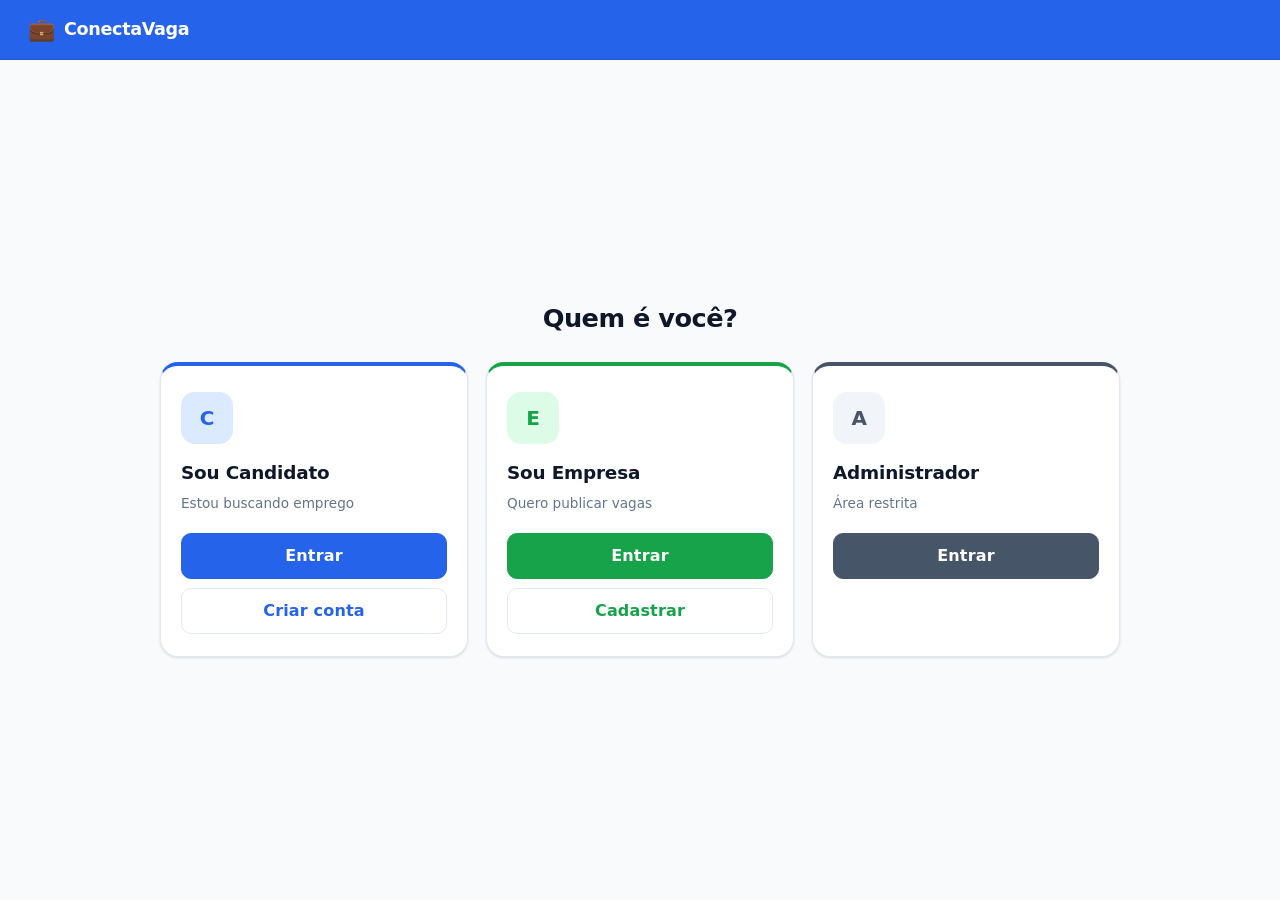
==== index.html @ db54eb2a "Primeiro protótipo IHC" ====
<!DOCTYPE html>
<html lang="pt-BR">
<head>
  <meta charset="UTF-8">
  <meta name="viewport" content="width=device-width, initial-scale=1.0">
  <title>ConectaVaga</title>
  <link rel="stylesheet" href="css/style.css">
  <style>
    html, body { height: 100%; }
    .page {
      height: 100vh;
      display: flex;
      flex-direction: column;
      background: var(--bg);
    }
    .home-header {
      background: var(--blue);
      padding: 0 28px;
      height: 60px;
      display: flex;
      align-items: center;
      flex-shrink: 0;
      border-bottom: 1px solid rgba(0,0,0,0.1);
    }
    .home-main {
      flex: 1;
      display: flex;
      flex-direction: column;
      align-items: center;
      justify-content: center;
      padding: 28px 24px;
      gap: 28px;
      overflow: hidden;
    }
    .home-pergunta {
      font-size: 1.6rem;
      font-weight: 800;
      color: var(--text);
      text-align: center;
      letter-spacing: -0.02em;
    }
    .cards {
      display: grid;
      grid-template-columns: repeat(3, 1fr);
      gap: 18px;
      width: 100%;
      max-width: 960px;
    }
    .card-acesso {
      background: #fff;
      border-radius: var(--r-xl);
      border: 1px solid var(--border);
      border-top: 4px solid var(--blue);
      box-shadow: var(--s-sm);
      padding: 26px 20px 22px;
      display: flex;
      flex-direction: column;
      align-items: flex-start;
      transition: box-shadow 0.2s, transform 0.2s;
    }
    .card-acesso:hover { box-shadow: var(--s-md); transform: translateY(-2px); }
    .card-acesso.empresa { border-top-color: var(--green); }
    .card-acesso.admin   { border-top-color: var(--dark); }

    .card-acesso-titulo {
      font-size: 1.15rem;
      font-weight: 800;
      color: var(--text);
      margin-bottom: 6px;
      letter-spacing: -0.01em;
    }
    .card-acesso-sub {
      font-size: 0.85rem;
      color: var(--text-muted);
      margin-bottom: 20px;
      line-height: 1.4;
    }
    .card-acesso-btns {
      display: flex;
      flex-direction: column;
      gap: 9px;
      width: 100%;
    }

    @media (max-width: 860px) {
      .home-pergunta { font-size: 1.35rem; }
      .cards { gap: 12px; }
      .card-acesso { padding: 20px 16px 18px; }
      .card-acesso-titulo { font-size: 1rem; }
      .btn-lg { padding: 12px 18px; font-size: 0.9rem; }
    }
    @media (max-width: 580px) {
      .page { height: auto; min-height: 100vh; }
      .home-main { justify-content: flex-start; padding-top: 28px; overflow: visible; }
      .cards { grid-template-columns: 1fr; max-width: 400px; }
    }
  </style>
</head>
<body>
<div class="page">

  <header class="home-header">
    <a href="index.html" class="logo">
      <span class="logo-icon">💼</span>
      <span class="logo-text">ConectaVaga</span>
    </a>
  </header>

  <main class="home-main">
    <h1 class="home-pergunta">Quem é você?</h1>

    <div class="cards">

      <div class="card-acesso">
        <div class="card-symbol cs-blue mb-2">C</div>
        <div class="card-acesso-titulo">Sou Candidato</div>
        <div class="card-acesso-sub">Estou buscando emprego</div>
        <div class="card-acesso-btns">
          <a href="candidato/login.html"    class="btn btn-primary       btn-full btn-lg">Entrar</a>
          <a href="candidato/cadastro.html" class="btn btn-outline        btn-full btn-lg">Criar conta</a>
        </div>
      </div>

      <div class="card-acesso empresa">
        <div class="card-symbol cs-green mb-2">E</div>
        <div class="card-acesso-titulo">Sou Empresa</div>
        <div class="card-acesso-sub">Quero publicar vagas</div>
        <div class="card-acesso-btns">
          <a href="empresa/login.html"    class="btn btn-secondary     btn-full btn-lg">Entrar</a>
          <a href="empresa/cadastro.html" class="btn btn-outline-green  btn-full btn-lg">Cadastrar</a>
        </div>
      </div>

      <div class="card-acesso admin">
        <div class="card-symbol cs-dark mb-2">A</div>
        <div class="card-acesso-titulo">Administrador</div>
        <div class="card-acesso-sub">Área restrita</div>
        <div class="card-acesso-btns">
          <a href="admin/login.html" class="btn btn-dark btn-full btn-lg">Entrar</a>
        </div>
      </div>

    </div>
  </main>

</div>
</body>
</html>
---- css/style.css ----
/* ============================================================
   ConectaVaga — Design System
   ============================================================ */

:root {
  /* Paleta principal */
  --blue:        #2563EB;
  --blue-dark:   #1D4ED8;
  --blue-mid:    #3B82F6;
  --blue-light:  #EFF6FF;
  --green:       #16A34A;
  --green-dark:  #15803D;
  --dark:        #475569;
  --dark-2:      #0F172A;
  --danger:      #DC2626;
  --danger-bg:   #FEF2F2;
  --success:     #16A34A;
  --success-bg:  #F0FDF4;
  --warning:     #D97706;
  --warning-bg:  #FFFBEB;

  /* Neutros */
  --bg:          #F8FAFC;
  --white:       #FFFFFF;
  --text:        #0F172A;
  --text-muted:  #64748B;
  --border:      #E2E8F0;
  --border-focus:#93C5FD;

  /* Tipografia */
  --font: system-ui, -apple-system, 'Segoe UI', Roboto, Arial, sans-serif;

  /* Raios */
  --r-sm:  6px;
  --r:    10px;
  --r-lg: 14px;
  --r-xl: 18px;

  /* Sombras */
  --s-xs: 0 1px 2px rgba(0,0,0,0.05);
  --s-sm: 0 1px 3px rgba(0,0,0,0.08), 0 1px 2px rgba(0,0,0,0.05);
  --s:    0 4px 6px -1px rgba(0,0,0,0.07), 0 2px 4px -1px rgba(0,0,0,0.04);
  --s-md: 0 10px 15px -3px rgba(0,0,0,0.08), 0 4px 6px -2px rgba(0,0,0,0.04);

  --transition: 150ms ease;
}

/* ---------- Reset ---------- */
*, *::before, *::after { box-sizing: border-box; margin: 0; padding: 0; }
html { scroll-behavior: smooth; }
body {
  font-family: var(--font);
  font-size: 17px;
  color: var(--text);
  background: var(--bg);
  line-height: 1.6;
  -webkit-font-smoothing: antialiased;
}
a { color: var(--blue); text-decoration: none; }
a:hover { text-decoration: underline; }
img { max-width: 100%; display: block; }
button { font-family: var(--font); }

/* ---------- Tipografia ---------- */
h1 { font-size: 1.875rem; font-weight: 800; line-height: 1.2; letter-spacing: -0.02em; }
h2 { font-size: 1.375rem; font-weight: 700; line-height: 1.3; letter-spacing: -0.01em; }
h3 { font-size: 1.1rem;   font-weight: 700; }
h4 { font-size: 0.975rem; font-weight: 600; }

/* ---------- Header ---------- */
.header {
  background: var(--blue);
  padding: 0 24px;
  position: sticky;
  top: 0;
  z-index: 100;
  border-bottom: 1px solid rgba(0,0,0,0.12);
}
.header-inner {
  max-width: 1200px;
  margin: 0 auto;
  height: 60px;
  display: flex;
  align-items: center;
  justify-content: space-between;
}
.logo { display: flex; align-items: center; gap: 9px; text-decoration: none; }
.logo-icon  { font-size: 22px; }
.logo-text  {
  font-size: 1.1rem;
  font-weight: 800;
  color: #fff;
  letter-spacing: -0.02em;
}
.logo:hover { text-decoration: none; }

.back-btn {
  display: flex;
  align-items: center;
  gap: 5px;
  color: rgba(255,255,255,0.85);
  font-size: 0.9rem;
  font-weight: 500;
  text-decoration: none;
}
.back-btn:hover { color: #fff; text-decoration: none; }

.header-user-info {
  display: flex;
  align-items: center;
  gap: 12px;
  color: rgba(255,255,255,0.85);
  font-size: 0.875rem;
}
.header-user-name { font-weight: 600; }

/* ---------- Footer ---------- */
.footer {
  background: var(--dark-2);
  color: rgba(255,255,255,0.5);
  text-align: center;
  padding: 20px 24px;
  font-size: 0.8rem;
  letter-spacing: 0.01em;
}

/* ---------- Botões ---------- */
.btn {
  display: inline-flex;
  align-items: center;
  justify-content: center;
  gap: 7px;
  padding: 11px 22px;
  font-size: 0.95rem;
  font-weight: 600;
  border: 1.5px solid transparent;
  border-radius: var(--r);
  cursor: pointer;
  transition: background var(--transition), border-color var(--transition),
              box-shadow var(--transition), color var(--transition);
  text-decoration: none;
  line-height: 1;
  white-space: nowrap;
  letter-spacing: 0.01em;
}
.btn:hover  { text-decoration: none; }
.btn:focus-visible {
  outline: 2px solid var(--border-focus);
  outline-offset: 2px;
}

.btn-primary  { background: var(--blue);  color: #fff; border-color: var(--blue);  }
.btn-primary:hover  { background: var(--blue-dark); border-color: var(--blue-dark); }

.btn-secondary { background: var(--green); color: #fff; border-color: var(--green); }
.btn-secondary:hover { background: var(--green-dark); border-color: var(--green-dark); }

.btn-dark  { background: var(--dark);   color: #fff; border-color: var(--dark);   }
.btn-dark:hover  { background: #374151; border-color: #374151; }

.btn-danger { background: var(--danger); color: #fff; border-color: var(--danger); }
.btn-danger:hover { background: #B91C1C; border-color: #B91C1C; }

.btn-success { background: var(--success); color: #fff; border-color: var(--success); }
.btn-success:hover { background: var(--green-dark); border-color: var(--green-dark); }

.btn-outline {
  background: transparent;
  color: var(--blue);
  border-color: var(--border);
}
.btn-outline:hover {
  border-color: var(--blue);
  background: var(--blue-light);
}

.btn-outline-green {
  background: transparent;
  color: var(--green);
  border-color: var(--border);
}
.btn-outline-green:hover {
  border-color: var(--green);
  background: var(--success-bg);
}

.btn-ghost {
  background: rgba(255,255,255,0.12);
  color: #fff;
  border-color: rgba(255,255,255,0.25);
}
.btn-ghost:hover { background: rgba(255,255,255,0.2); }

.btn-lg   { padding: 14px 28px; font-size: 1rem; }
.btn-sm   { padding: 7px 13px;  font-size: 0.825rem; }
.btn-full { width: 100%; }
.btn:disabled { opacity: 0.45; cursor: not-allowed; pointer-events: none; }

/* ---------- Formulários ---------- */
.form-group { margin-bottom: 18px; }

.form-label {
  display: block;
  font-size: 0.875rem;
  font-weight: 600;
  color: var(--text);
  margin-bottom: 6px;
  letter-spacing: 0.01em;
}
.form-required { color: var(--danger); margin-left: 2px; }

.form-control {
  width: 100%;
  padding: 11px 14px;
  font-size: 0.975rem;
  font-family: var(--font);
  color: var(--text);
  background: #fff;
  border: 1.5px solid var(--border);
  border-radius: var(--r);
  transition: border-color var(--transition), box-shadow var(--transition);
  appearance: none;
}
.form-control:focus {
  outline: none;
  border-color: var(--blue);
  box-shadow: 0 0 0 3px rgba(37,99,235,0.12);
}
.form-control::placeholder { color: #94A3B8; }

select.form-control {
  background-image: url("data:image/svg+xml,%3Csvg xmlns='http://www.w3.org/2000/svg' width='14' height='14' viewBox='0 0 24 24' fill='none' stroke='%2394A3B8' stroke-width='2.5'%3E%3Cpolyline points='6 9 12 15 18 9'%3E%3C/polyline%3E%3C/svg%3E");
  background-repeat: no-repeat;
  background-position: right 12px center;
  padding-right: 40px;
  cursor: pointer;
}

textarea.form-control { resize: vertical; min-height: 96px; }

.form-hint  { font-size: 0.8rem; color: var(--text-muted); margin-top: 5px; line-height: 1.4; }

.form-row   { display: grid; gap: 14px; grid-template-columns: 1fr 1fr; }
.form-row-3 { display: grid; gap: 14px; grid-template-columns: 1fr 1fr 1fr; }

.form-divider { border: none; border-top: 1px solid var(--border); margin: 22px 0; }

.form-section-title {
  font-size: 0.8rem;
  font-weight: 700;
  color: var(--text-muted);
  text-transform: uppercase;
  letter-spacing: 0.07em;
  border-bottom: 1px solid var(--border);
  padding-bottom: 8px;
  margin-bottom: 16px;
}

.checkbox-group { display: flex; align-items: flex-start; gap: 10px; }
.checkbox-group input[type="checkbox"] {
  width: 18px;
  height: 18px;
  margin-top: 2px;
  flex-shrink: 0;
  accent-color: var(--blue);
  cursor: pointer;
}
.checkbox-group label { font-size: 0.925rem; cursor: pointer; }

/* ---------- Cards ---------- */
.card {
  background: #fff;
  border-radius: var(--r-lg);
  border: 1px solid var(--border);
  box-shadow: var(--s-xs);
  padding: 24px;
}
.card-sm { padding: 18px; }
.card-header {
  margin-bottom: 18px;
  padding-bottom: 14px;
  border-bottom: 1px solid var(--border);
  display: flex;
  align-items: center;
  justify-content: space-between;
}
.card-title { font-size: 0.975rem; font-weight: 700; }

/* ---------- Alertas ---------- */
.alert {
  padding: 13px 16px;
  border-radius: var(--r);
  font-size: 0.9rem;
  display: flex;
  align-items: flex-start;
  gap: 10px;
  border: 1px solid transparent;
  line-height: 1.5;
}
.alert-icon { font-size: 1rem; flex-shrink: 0; margin-top: 1px; }

.alert-info    { background: var(--blue-light); border-color: #BFDBFE; color: #1E40AF; }
.alert-success { background: var(--success-bg); border-color: #BBF7D0; color: #15803D; }
.alert-warning { background: var(--warning-bg); border-color: #FDE68A; color: #92400E; }
.alert-danger  { background: var(--danger-bg);  border-color: #FECACA; color: #991B1B; }

/* ---------- Barra de progresso ---------- */
.progress-bar {
  display: flex;
  align-items: flex-start;
  justify-content: center;
  margin-bottom: 28px;
  overflow-x: auto;
  padding-bottom: 2px;
}
.step-wrap { display: flex; flex-direction: column; align-items: center; min-width: 68px; }
.step-dot {
  width: 30px;
  height: 30px;
  border-radius: 50%;
  background: var(--border);
  color: var(--text-muted);
  font-size: 0.8rem;
  font-weight: 700;
  display: flex;
  align-items: center;
  justify-content: center;
  flex-shrink: 0;
  transition: var(--transition);
}
.step-dot.done   { background: var(--success); color: #fff; }
.step-dot.active { background: var(--blue);    color: #fff; }
.step-name {
  font-size: 0.7rem;
  color: var(--text-muted);
  margin-top: 5px;
  text-align: center;
  font-weight: 500;
  line-height: 1.2;
}
.step-name.active { color: var(--blue);   font-weight: 700; }
.step-name.done   { color: var(--success); }
.step-line {
  flex: 1;
  height: 1.5px;
  background: var(--border);
  margin-top: 15px;
  min-width: 28px;
  max-width: 60px;
}
.step-line.done { background: var(--success); }

/* ---------- Auth ---------- */
.auth-body { min-height: 100vh; display: flex; flex-direction: column; }
.auth-main {
  flex: 1;
  display: flex;
  align-items: flex-start;
  justify-content: center;
  padding: 40px 20px 60px;
}
.auth-box  { width: 100%; max-width: 480px; }
.auth-eyebrow {
  font-size: 0.75rem;
  font-weight: 700;
  color: var(--text-muted);
  text-transform: uppercase;
  letter-spacing: 0.08em;
  margin-bottom: 6px;
}
.auth-title    { font-size: 1.5rem; font-weight: 800; margin-bottom: 4px; }
.auth-subtitle { color: var(--text-muted); font-size: 0.9rem; margin-bottom: 22px; }
.auth-switch   { text-align: center; margin-top: 18px; color: var(--text-muted); font-size: 0.9rem; }
.auth-switch a { font-weight: 700; }

/* ---------- Landing page ---------- */
.landing-body { min-height: 100vh; display: flex; flex-direction: column; }

/* Símbolo de card (letra no lugar de emoji) */
.card-symbol {
  width: 52px;
  height: 52px;
  border-radius: 14px;
  display: flex;
  align-items: center;
  justify-content: center;
  font-size: 1.25rem;
  font-weight: 800;
  margin-bottom: 16px;
  letter-spacing: -0.02em;
}
.card-symbol.cs-blue   { background: #DBEAFE; color: var(--blue); }
.card-symbol.cs-green  { background: #DCFCE7; color: var(--green); }
.card-symbol.cs-dark   { background: #F1F5F9; color: var(--dark); }

.landing-hero {
  background: linear-gradient(135deg, var(--blue) 0%, var(--blue-mid) 100%);
  color: #fff;
  text-align: center;
  padding: 64px 24px 56px;
}
.landing-hero h1 { font-size: 2.25rem; margin-bottom: 12px; }
.landing-hero p  { font-size: 1.05rem; opacity: 0.88; max-width: 520px; margin: 0 auto 28px; }

.hero-badges { display: flex; justify-content: center; gap: 10px; flex-wrap: wrap; }
.hero-badge {
  background: rgba(255,255,255,0.14);
  border: 1px solid rgba(255,255,255,0.28);
  color: #fff;
  padding: 5px 14px;
  border-radius: 20px;
  font-size: 0.8rem;
  font-weight: 600;
}

.landing-cards-section { padding: 52px 24px; flex: 1; }
.section-label {
  text-align: center;
  font-size: 0.75rem;
  font-weight: 700;
  letter-spacing: 0.1em;
  text-transform: uppercase;
  color: var(--blue);
  margin-bottom: 8px;
}
.section-title { text-align: center; font-size: 1.5rem; font-weight: 800; margin-bottom: 36px; }

.landing-cards {
  display: grid;
  grid-template-columns: repeat(auto-fit, minmax(280px, 1fr));
  gap: 22px;
  max-width: 1060px;
  margin: 0 auto;
}

.access-card {
  background: #fff;
  border-radius: var(--r-xl);
  border: 1px solid var(--border);
  box-shadow: var(--s-sm);
  padding: 32px 24px 28px;
  display: flex;
  flex-direction: column;
  align-items: flex-start;
  border-top: 4px solid var(--blue);
  transition: box-shadow 0.2s, transform 0.2s;
}
.access-card:hover { box-shadow: var(--s-md); transform: translateY(-2px); }
.access-card.empresa { border-top-color: var(--green); }
.access-card.admin   { border-top-color: var(--dark); }

.access-card h3 { font-size: 1.2rem; font-weight: 800; margin-bottom: 8px; }
.access-card p  {
  color: var(--text-muted);
  font-size: 0.9rem;
  line-height: 1.55;
  margin-bottom: 22px;
  flex: 1;
}
.card-actions { display: flex; flex-direction: column; gap: 9px; width: 100%; }

/* ---------- Dashboard ---------- */
.dash-layout   { display: flex; min-height: calc(100vh - 60px); }
.dash-sidebar  {
  width: 232px;
  background: #fff;
  border-right: 1px solid var(--border);
  padding: 20px 0;
  flex-shrink: 0;
}
.sidebar-section-label {
  font-size: 0.68rem;
  font-weight: 700;
  text-transform: uppercase;
  letter-spacing: 0.1em;
  color: var(--text-muted);
  padding: 0 18px 6px;
  margin-top: 14px;
}
.sidebar-nav { list-style: none; }
.sidebar-nav a {
  display: flex;
  align-items: center;
  gap: 10px;
  padding: 10px 18px;
  color: var(--text-muted);
  font-size: 0.875rem;
  font-weight: 500;
  transition: var(--transition);
  text-decoration: none;
  border-left: 2px solid transparent;
}
.sidebar-nav a:hover { background: var(--bg); color: var(--text); text-decoration: none; }
.sidebar-nav a.active {
  background: var(--blue-light);
  color: var(--blue);
  font-weight: 700;
  border-left-color: var(--blue);
}
.nav-icon { font-size: 1rem; width: 18px; text-align: center; flex-shrink: 0; }
.sidebar-badge {
  margin-left: auto;
  background: var(--warning-bg);
  color: var(--warning);
  font-size: 0.7rem;
  font-weight: 700;
  padding: 2px 7px;
  border-radius: 10px;
}

.dash-content  { flex: 1; padding: 28px; overflow: auto; background: var(--bg); }
.dash-title    { font-size: 1.375rem; font-weight: 800; margin-bottom: 4px; letter-spacing: -0.01em; }
.dash-subtitle { color: var(--text-muted); margin-bottom: 24px; font-size: 0.875rem; }

/* ---------- Stats ---------- */
.stats-grid {
  display: grid;
  grid-template-columns: repeat(auto-fit, minmax(180px, 1fr));
  gap: 16px;
  margin-bottom: 28px;
}
.stat-card {
  background: #fff;
  border-radius: var(--r-lg);
  border: 1px solid var(--border);
  padding: 18px;
  box-shadow: var(--s-xs);
  display: flex;
  align-items: center;
  gap: 14px;
}
.stat-icon-box {
  width: 46px;
  height: 46px;
  border-radius: 10px;
  display: flex;
  align-items: center;
  justify-content: center;
  font-size: 0.85rem;
  font-weight: 800;
  flex-shrink: 0;
  letter-spacing: -0.02em;
}
.stat-icon-box.blue    { background: var(--blue-light);  color: var(--blue); }
.stat-icon-box.green   { background: var(--success-bg);  color: var(--success); }
.stat-icon-box.orange  { background: var(--warning-bg);  color: var(--warning); }
.stat-icon-box.dark    { background: #F1F5F9; color: var(--dark); }
.stat-value  { font-size: 1.7rem; font-weight: 800; line-height: 1; color: var(--text); letter-spacing: -0.02em; }
.stat-label  { font-size: 0.78rem; color: var(--text-muted); margin-top: 3px; }

/* ---------- Tabela ---------- */
.table-card {
  background: #fff;
  border-radius: var(--r-lg);
  border: 1px solid var(--border);
  box-shadow: var(--s-xs);
  overflow: hidden;
  margin-bottom: 24px;
}
.table-card-header {
  padding: 16px 20px;
  border-bottom: 1px solid var(--border);
  display: flex;
  align-items: center;
  justify-content: space-between;
  flex-wrap: wrap;
  gap: 10px;
}
.table-card-title { font-size: 0.925rem; font-weight: 700; }

table { width: 100%; border-collapse: collapse; }
thead th {
  background: var(--bg);
  padding: 10px 16px;
  text-align: left;
  font-size: 0.72rem;
  font-weight: 700;
  color: var(--text-muted);
  text-transform: uppercase;
  letter-spacing: 0.07em;
}
tbody td {
  padding: 13px 16px;
  border-bottom: 1px solid var(--bg);
  font-size: 0.9rem;
  vertical-align: middle;
}
tbody tr:last-child td { border-bottom: none; }
tbody tr:hover { background: #FAFBFC; }

/* ---------- Badges ---------- */
.badge {
  display: inline-flex;
  align-items: center;
  padding: 3px 9px;
  border-radius: 20px;
  font-size: 0.75rem;
  font-weight: 700;
  letter-spacing: 0.01em;
}
.badge-warning { background: var(--warning-bg); color: var(--warning); }
.badge-success { background: var(--success-bg); color: var(--success); }
.badge-info    { background: var(--blue-light);  color: var(--blue); }
.badge-danger  { background: var(--danger-bg);   color: var(--danger); }
.badge-dark    { background: #F1F5F9; color: var(--dark); }

/* ---------- Perfil (formulário) ---------- */
.profile-main { flex: 1; padding: 28px 20px 56px; }
.profile-box  { max-width: 680px; margin: 0 auto; }

.exp-block {
  background: var(--bg);
  border: 1px solid var(--border);
  border-radius: var(--r);
  padding: 18px;
  margin-bottom: 12px;
  position: relative;
}
.exp-block .remove-exp {
  position: absolute;
  top: 10px;
  right: 10px;
  background: none;
  border: none;
  color: var(--text-muted);
  cursor: pointer;
  font-size: 1rem;
  padding: 4px 6px;
  border-radius: var(--r-sm);
  transition: var(--transition);
  line-height: 1;
}
.exp-block .remove-exp:hover { background: var(--danger-bg); color: var(--danger); }

.btn-add {
  display: flex;
  align-items: center;
  justify-content: center;
  gap: 7px;
  width: 100%;
  padding: 11px;
  background: none;
  border: 1.5px dashed var(--border);
  border-radius: var(--r);
  color: var(--text-muted);
  font-size: 0.875rem;
  font-weight: 600;
  cursor: pointer;
  transition: var(--transition);
  font-family: var(--font);
}
.btn-add:hover { border-color: var(--blue); color: var(--blue); background: var(--blue-light); }

/* ---------- Validação ---------- */
.validation-body { min-height: 100vh; display: flex; flex-direction: column; }
.validation-main {
  flex: 1;
  display: flex;
  align-items: center;
  justify-content: center;
  padding: 48px 24px;
}
.validation-box        { max-width: 560px; width: 100%; text-align: center; }
.validation-big-icon   { font-size: 4rem; margin-bottom: 20px; }
.validation-title      { font-size: 1.6rem; font-weight: 800; margin-bottom: 10px; letter-spacing: -0.02em; }
.validation-desc       { color: var(--text-muted); font-size: 0.95rem; line-height: 1.65; margin-bottom: 28px; }

.validation-steps-card {
  background: #fff;
  border-radius: var(--r-lg);
  border: 1px solid var(--border);
  box-shadow: var(--s-xs);
  padding: 20px;
  text-align: left;
  margin-bottom: 24px;
}
.vstep {
  display: flex;
  align-items: flex-start;
  gap: 12px;
  padding: 11px 0;
  border-bottom: 1px solid var(--bg);
}
.vstep:last-child { border-bottom: none; }
.vstep-num {
  width: 26px;
  height: 26px;
  border-radius: 50%;
  display: flex;
  align-items: center;
  justify-content: center;
  font-size: 0.78rem;
  font-weight: 700;
  flex-shrink: 0;
}
.vstep-num.done   { background: var(--success-bg); color: var(--success); }
.vstep-num.active { background: var(--warning-bg); color: var(--warning); }
.vstep-num.next   { background: var(--bg); color: var(--text-muted); }
.vstep-text strong { font-weight: 700; font-size: 0.9rem; }
.vstep-text p { font-size: 0.82rem; color: var(--text-muted); margin-top: 2px; }

/* ---------- Perfil de Trabalho (curriculo.html) ---------- */
.perfil-bg { background: #F8FAFC; min-height: 100vh; display: flex; flex-direction: column; }
.perfil-central {
  flex: 1;
  padding: 20px 16px 52px;
  width: 100%;
  max-width: 600px;
  margin: 0 auto;
}

.status-ok {
  background: var(--success-bg);
  border: 1px solid #BBF7D0;
  border-radius: var(--r);
  padding: 12px 15px;
  display: flex;
  align-items: center;
  gap: 9px;
  font-size: 0.925rem;
  font-weight: 600;
  color: var(--success);
  margin-bottom: 18px;
}
.status-ok-dot {
  width: 8px;
  height: 8px;
  border-radius: 50%;
  background: var(--success);
  flex-shrink: 0;
}

.pg-titulo { margin-bottom: 20px; }
.pg-titulo h1 { font-size: 1.4rem; font-weight: 800; margin-bottom: 5px; letter-spacing: -0.02em; }
.pg-titulo p  { font-size: 0.875rem; color: var(--text-muted); line-height: 1.5; }

.pcard {
  background: #fff;
  border-radius: var(--r-lg);
  border: 1px solid var(--border);
  box-shadow: var(--s-xs);
  padding: 16px;
  margin-bottom: 10px;
}
.pcard-top {
  display: flex;
  align-items: center;
  gap: 11px;
  margin-bottom: 13px;
}
.pcard-top h2 { font-size: 0.875rem; font-weight: 700; color: var(--text); flex: 1; letter-spacing: 0.01em; }

/* Caixas de ícone — letras ao invés de emoji */
.ic-box {
  width: 34px;
  height: 34px;
  border-radius: 8px;
  display: flex;
  align-items: center;
  justify-content: center;
  font-size: 0.75rem;
  font-weight: 800;
  flex-shrink: 0;
  letter-spacing: -0.02em;
  text-transform: uppercase;
}
.ic-azul    { background: #DBEAFE; color: #1D4ED8; }
.ic-verde   { background: #DCFCE7; color: #15803D; }
.ic-roxo    { background: #EDE9FE; color: #6D28D9; }
.ic-laranja { background: #FFEDD5; color: #C2410C; }
.ic-amarelo { background: #FEF9C3; color: #A16207; }

.dl {
  display: flex;
  align-items: center;
  gap: 10px;
  padding: 8px 0;
  border-bottom: 1px solid var(--bg);
}
.dl:last-child { border-bottom: none; }
.dl-i { font-size: 0.85rem; flex-shrink: 0; width: 18px; text-align: center; color: var(--text-muted); }
.dl-c { flex: 1; min-width: 0; }
.dl-label {
  font-size: 0.68rem;
  color: var(--text-muted);
  font-weight: 700;
  text-transform: uppercase;
  letter-spacing: 0.06em;
  margin-bottom: 2px;
}
.dl-valor { font-size: 0.9rem; font-weight: 600; color: var(--text); word-break: break-word; }

.tags-row { display: flex; flex-wrap: wrap; gap: 7px; }
.tag-chip {
  padding: 6px 12px;
  border-radius: 20px;
  font-size: 0.825rem;
  font-weight: 600;
  background: var(--blue-light);
  color: var(--blue);
}
.tag-chip-destaque {
  background: var(--blue);
  color: #fff;
  font-size: 0.925rem;
  padding: 9px 18px;
}

.escol-row    { display: flex; align-items: center; gap: 12px; }
.escol-badge  {
  width: 40px;
  height: 40px;
  border-radius: 10px;
  background: #EDE9FE;
  color: #6D28D9;
  display: flex;
  align-items: center;
  justify-content: center;
  font-size: 0.7rem;
  font-weight: 800;
  text-transform: uppercase;
  letter-spacing: 0.02em;
  flex-shrink: 0;
}
.escol-nivel { font-size: 0.95rem; font-weight: 700; color: var(--text); }
.escol-inst  { font-size: 0.82rem; color: var(--text-muted); margin-top: 2px; }

.exp-item {
  padding: 11px 0;
  border-bottom: 1px solid var(--bg);
}
.exp-item:last-child { border-bottom: none; }
.exp-cargo   { font-size: 0.95rem; font-weight: 700; color: var(--text); }
.exp-sub     { font-size: 0.8rem;  color: var(--text-muted); margin-top: 3px; }
.exp-desc-tx { font-size: 0.85rem; color: var(--text); margin-top: 5px; line-height: 1.5; }

.msg-sem-exp {
  background: var(--success-bg);
  border: 1px solid #BBF7D0;
  border-radius: var(--r);
  padding: 13px 15px;
  display: flex;
  align-items: flex-start;
  gap: 10px;
}
.msg-sem-exp-i { font-size: 0.85rem; flex-shrink: 0; color: var(--success); font-weight: 800; margin-top: 2px; }
.msg-sem-exp-t { font-size: 0.875rem; color: #166534; font-weight: 500; line-height: 1.55; }

.msg-vazia    { font-size: 0.875rem; color: var(--text-muted); }

.btn-opcoes {
  width: 100%;
  background: none;
  border: 1px solid var(--border);
  border-radius: var(--r);
  padding: 11px 15px;
  font-size: 0.875rem;
  font-weight: 600;
  color: var(--text-muted);
  cursor: pointer;
  font-family: var(--font);
  display: flex;
  align-items: center;
  justify-content: space-between;
  transition: var(--transition);
  margin-bottom: 10px;
  letter-spacing: 0.01em;
}
.btn-opcoes:hover { background: var(--bg); color: var(--text); }
.seta-opcoes  { font-size: 0.7rem; transition: transform 0.2s; }
.btn-opcoes.aberto .seta-opcoes { transform: rotate(180deg); }

.painel-opcoes {
  background: #fff;
  border-radius: var(--r-lg);
  border: 1px solid var(--border);
  padding: 15px;
  margin-bottom: 10px;
  box-shadow: var(--s-xs);
  display: none;
}
.painel-opcoes.visivel { display: block; }
.sec-label {
  font-size: 0.68rem;
  font-weight: 700;
  color: var(--text-muted);
  text-transform: uppercase;
  letter-spacing: 0.07em;
  margin-bottom: 7px;
}

.acoes-wrap { display: flex; flex-direction: column; gap: 10px; margin-bottom: 22px; margin-top: 4px; }
.rodape-amor {
  text-align: center;
  color: var(--text-muted);
  font-size: 0.82rem;
  line-height: 1.7;
  padding-bottom: 8px;
}

/* ---------- Utilitários ---------- */
.text-center { text-align: center; }
.text-right  { text-align: right; }
.text-muted  { color: var(--text-muted); }
.fw-bold     { font-weight: 700; }
.mt-1 { margin-top: 8px; }
.mt-2 { margin-top: 14px; }
.mt-3 { margin-top: 20px; }
.mt-4 { margin-top: 28px; }
.mb-1 { margin-bottom: 8px; }
.mb-2 { margin-bottom: 14px; }
.mb-3 { margin-bottom: 20px; }
.mb-4 { margin-bottom: 28px; }
.d-flex      { display: flex; }
.align-center{ align-items: center; }
.gap-2       { gap: 10px; }
.gap-3       { gap: 16px; }
.flex-1      { flex: 1; }

/* ---------- Print ---------- */
@media print {
  .no-print, .header, .footer { display: none !important; }
  .perfil-bg  { background: #fff; }
  .pcard      { box-shadow: none; border: 1px solid #eee; }
  body        { background: #fff; font-size: 14px; }
}

/* ---------- Responsivo ---------- */
@media (max-width: 900px) {
  .dash-sidebar  { display: none; }
  .dash-content  { padding: 18px 16px; }
}
@media (max-width: 680px) {
  .form-row, .form-row-3 { grid-template-columns: 1fr; }
  .auth-main  { padding: 24px 16px 48px; }
  .landing-hero h1 { font-size: 1.75rem; }
  .stats-grid { grid-template-columns: 1fr 1fr; }
  .step-line  { min-width: 18px; }
}
@media (max-width: 440px) {
  .stats-grid     { grid-template-columns: 1fr; }
  .landing-cards  { grid-template-columns: 1fr; }
}
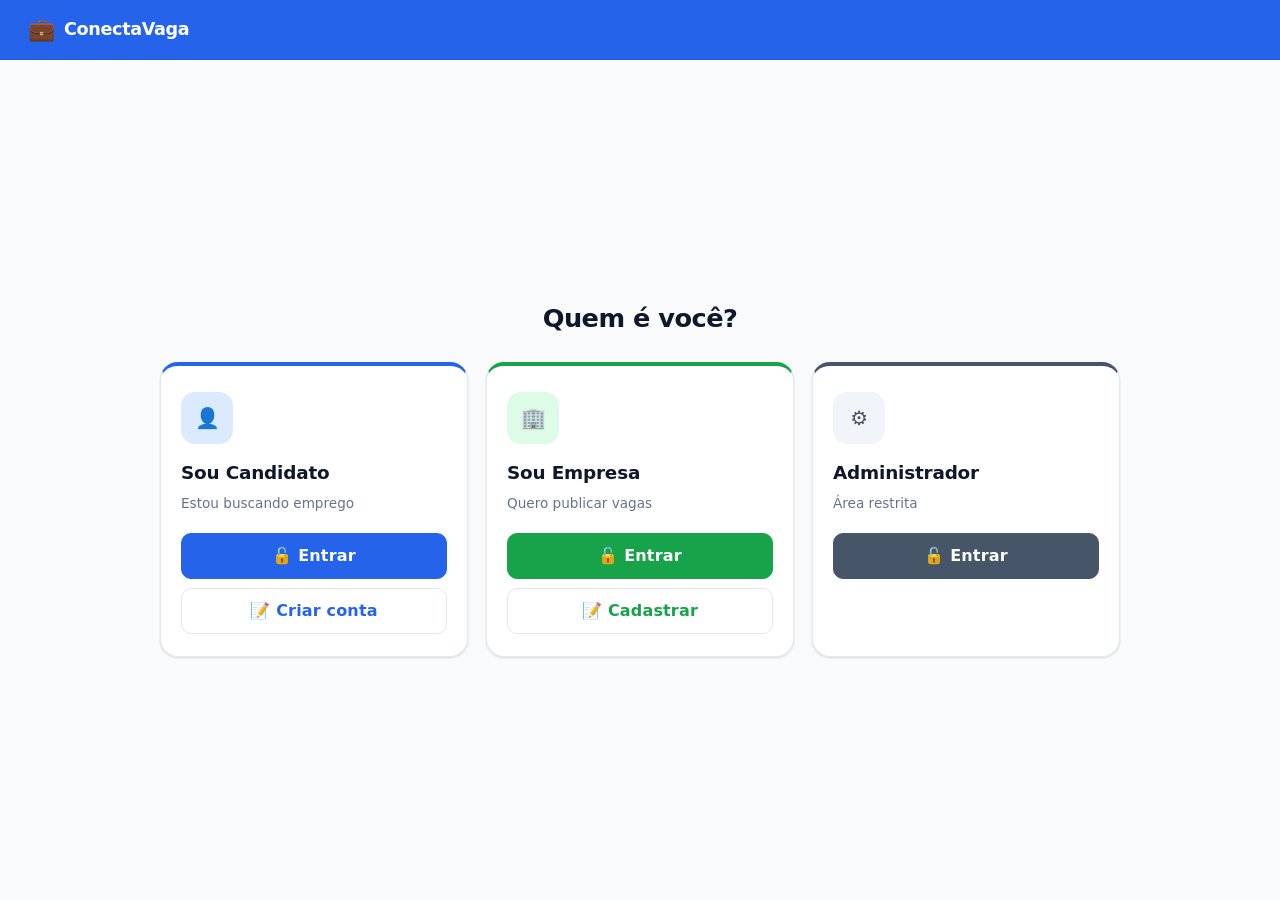
==== commit 60bf2000: "Integração final" ====
--- a/index.html
+++ b/index.html
@@ -112,31 +112,31 @@
     <div class="cards">
 
       <div class="card-acesso">
-        <div class="card-symbol cs-blue mb-2">C</div>
+        <div class="card-symbol cs-blue mb-2">👤</div>
         <div class="card-acesso-titulo">Sou Candidato</div>
         <div class="card-acesso-sub">Estou buscando emprego</div>
         <div class="card-acesso-btns">
-          <a href="candidato/login.html"    class="btn btn-primary       btn-full btn-lg">Entrar</a>
-          <a href="candidato/cadastro.html" class="btn btn-outline        btn-full btn-lg">Criar conta</a>
+          <a href="candidato/login.html"    class="btn btn-primary       btn-full btn-lg">🔓 Entrar</a>
+          <a href="candidato/cadastro.html" class="btn btn-outline        btn-full btn-lg">📝 Criar conta</a>
         </div>
       </div>
 
       <div class="card-acesso empresa">
-        <div class="card-symbol cs-green mb-2">E</div>
+        <div class="card-symbol cs-green mb-2">🏢</div>
         <div class="card-acesso-titulo">Sou Empresa</div>
         <div class="card-acesso-sub">Quero publicar vagas</div>
         <div class="card-acesso-btns">
-          <a href="empresa/login.html"    class="btn btn-secondary     btn-full btn-lg">Entrar</a>
-          <a href="empresa/cadastro.html" class="btn btn-outline-green  btn-full btn-lg">Cadastrar</a>
+          <a href="empresa/login.html"    class="btn btn-secondary     btn-full btn-lg">🔓 Entrar</a>
+          <a href="empresa/cadastro.html" class="btn btn-outline-green  btn-full btn-lg">📝 Cadastrar</a>
         </div>
       </div>
 
       <div class="card-acesso admin">
-        <div class="card-symbol cs-dark mb-2">A</div>
+        <div class="card-symbol cs-dark mb-2">⚙️</div>
         <div class="card-acesso-titulo">Administrador</div>
         <div class="card-acesso-sub">Área restrita</div>
         <div class="card-acesso-btns">
-          <a href="admin/login.html" class="btn btn-dark btn-full btn-lg">Entrar</a>
+          <a href="admin/login.html" class="btn btn-dark btn-full btn-lg">🔓 Entrar</a>
         </div>
       </div>
 
--- a/css/style.css
+++ b/css/style.css
@@ -239,6 +239,17 @@
 textarea.form-control { resize: vertical; min-height: 96px; }
 
 .form-hint  { font-size: 0.8rem; color: var(--text-muted); margin-top: 5px; line-height: 1.4; }
+
+/* Destaque de campo com erro (H9 — Nielsen) */
+.campo-erro {
+  border-color: var(--danger) !important;
+  background: var(--danger-bg) !important;
+  box-shadow: 0 0 0 3px rgba(220,38,38,0.12) !important;
+}
+.campo-erro:focus {
+  border-color: var(--danger) !important;
+  box-shadow: 0 0 0 3px rgba(220,38,38,0.18) !important;
+}
 
 .form-row   { display: grid; gap: 14px; grid-template-columns: 1fr 1fr; }
 .form-row-3 { display: grid; gap: 14px; grid-template-columns: 1fr 1fr 1fr; }
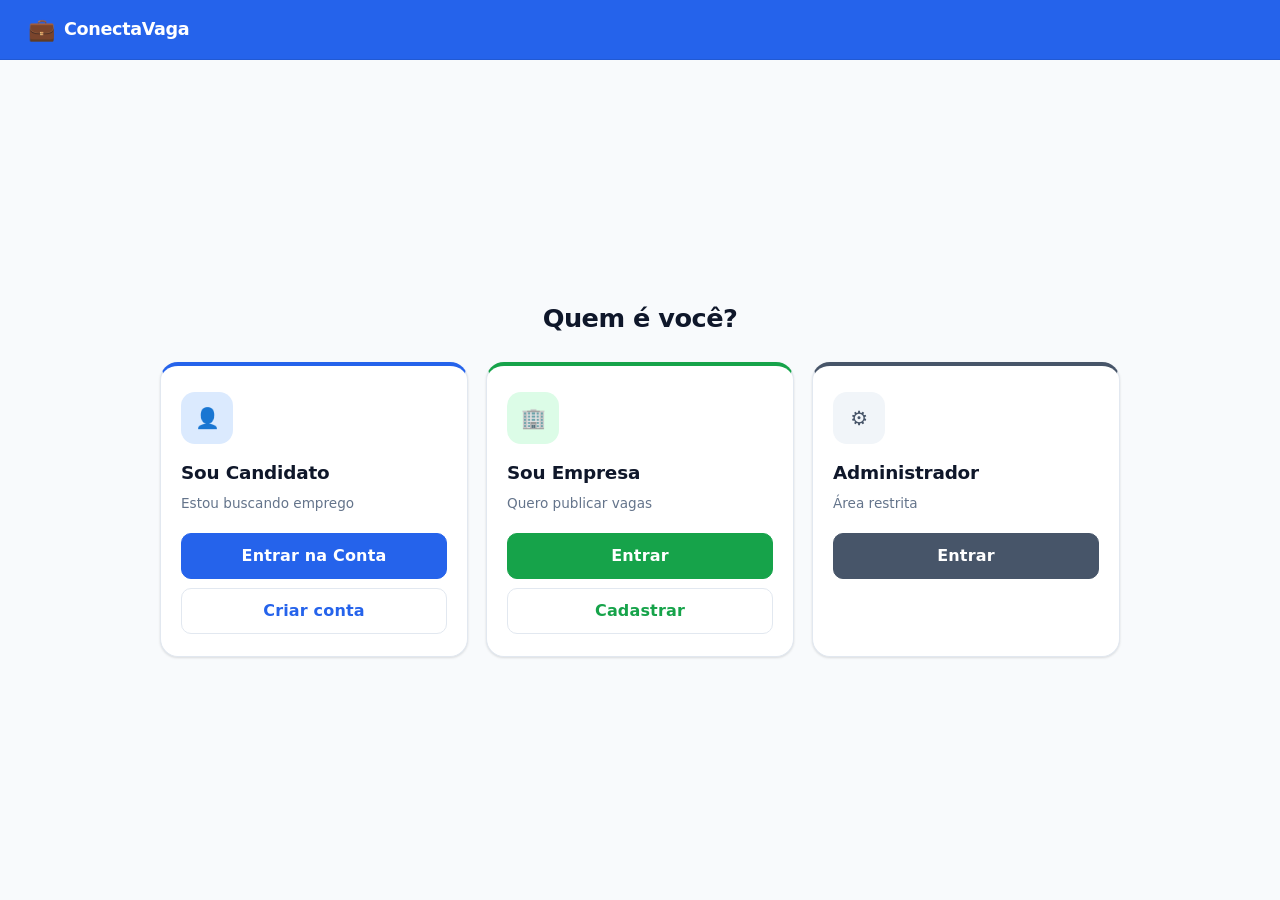
==== commit b9fac2d8: "feat: Voice aid for main UX using Javascript" ====
--- a/index.html
+++ b/index.html
@@ -102,41 +102,41 @@
   <header class="home-header">
     <a href="index.html" class="logo">
       <span class="logo-icon">💼</span>
-      <span class="logo-text">ConectaVaga</span>
+      <span class="logo-text" data-read>ConectaVaga</span>
     </a>
   </header>
 
   <main class="home-main">
-    <h1 class="home-pergunta">Quem é você?</h1>
+    <h1 class="home-pergunta" data-read>Quem é você?</h1>
 
     <div class="cards">
 
       <div class="card-acesso">
         <div class="card-symbol cs-blue mb-2">👤</div>
-        <div class="card-acesso-titulo">Sou Candidato</div>
-        <div class="card-acesso-sub">Estou buscando emprego</div>
+        <div class="card-acesso-titulo" data-read>Sou Candidato</div>
+        <div class="card-acesso-sub" data-read>Estou buscando emprego</div>
         <div class="card-acesso-btns">
-          <a href="candidato/login.html"    class="btn btn-primary       btn-full btn-lg">🔓 Entrar</a>
-          <a href="candidato/cadastro.html" class="btn btn-outline        btn-full btn-lg">📝 Criar conta</a>
+          <a href="candidato/login.html"    class="btn btn-primary       btn-full btn-lg" data-read>Entrar na Conta</a>
+          <a href="candidato/cadastro.html" class="btn btn-outline        btn-full btn-lg" data-read>Criar conta</a>
         </div>
       </div>
 
       <div class="card-acesso empresa">
         <div class="card-symbol cs-green mb-2">🏢</div>
-        <div class="card-acesso-titulo">Sou Empresa</div>
-        <div class="card-acesso-sub">Quero publicar vagas</div>
+        <div class="card-acesso-titulo" data-read>Sou Empresa</div>
+        <div class="card-acesso-sub" data-read>Quero publicar vagas</div>
         <div class="card-acesso-btns">
-          <a href="empresa/login.html"    class="btn btn-secondary     btn-full btn-lg">🔓 Entrar</a>
-          <a href="empresa/cadastro.html" class="btn btn-outline-green  btn-full btn-lg">📝 Cadastrar</a>
+          <a href="empresa/login.html"    class="btn btn-secondary     btn-full btn-lg" data-read>Entrar</a>
+          <a href="empresa/cadastro.html" class="btn btn-outline-green  btn-full btn-lg" data-read>Cadastrar</a>
         </div>
       </div>
 
       <div class="card-acesso admin">
         <div class="card-symbol cs-dark mb-2">⚙️</div>
-        <div class="card-acesso-titulo">Administrador</div>
-        <div class="card-acesso-sub">Área restrita</div>
+        <div class="card-acesso-titulo" data-read>Administrador</div>
+        <div class="card-acesso-sub" data-read>Área restrita</div>
         <div class="card-acesso-btns">
-          <a href="admin/login.html" class="btn btn-dark btn-full btn-lg">🔓 Entrar</a>
+          <a href="admin/login.html" class="btn btn-dark btn-full btn-lg" data-read>Entrar</a>
         </div>
       </div>
 
@@ -144,5 +144,6 @@
   </main>
 
 </div>
+<script src="script.js"></script>
 </body>
 </html>
